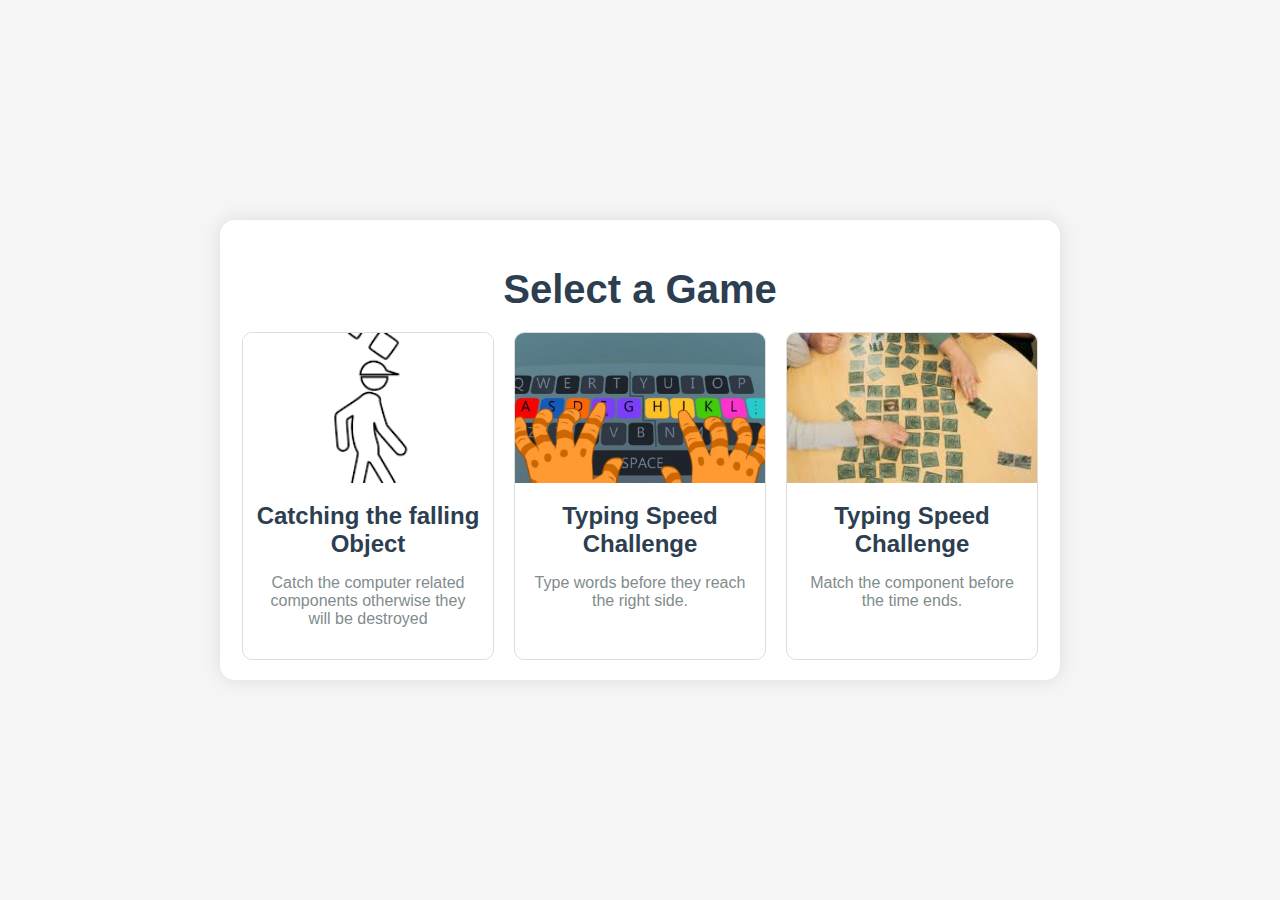
==== index.html @ 7b80ccb6 "3 games" ====
<!DOCTYPE html>
<html lang="en">
<head>
  <meta charset="UTF-8">
  <meta name="viewport" content="width=device-width, initial-scale=1.0">
  <title>Game Selection</title>
  <link rel="stylesheet" href="styles.css">
</head>
<body>
  <div id="gameSelection">
    <h1>Select a Game</h1>
    <div class="game-options">
      <!-- Memory Card Game -->
      <a href="Game One/index.html" class="game-card">
        <img src="falling.png" alt="Memory Card Game">
        <h2>Catching the falling Object</h2>
        <p>Catch the computer related components otherwise they will be destroyed</p>
      </a>

      <!-- Typing Speed Challenge -->
      <a href="Game two/index.html" class="game-card">
        <img src="keyboard.webp" alt="Typing Speed Challenge">
        <h2>Typing Speed Challenge</h2>
        <p>Type words before they reach the right side.</p>
      </a>

      <a href="Game three/index.html" class="game-card">
        <img src="matching.jpg" alt="Matching">
        <h2>Typing Speed Challenge</h2>
        <p>Match the component before the time ends.</p>
      </a>
    </div>
  </div>
</body>
</html>
---- styles.css ----
/* General Styles */
body {
    margin: 0;
    padding: 0;
    font-family: 'Arial', sans-serif;
    background: #f5f5f5;
    color: #333;
    display: flex;
    justify-content: center;
    align-items: center;
    min-height: 100vh;
  }
  
  #gameSelection {
    text-align: center;
    background: #fff;
    padding: 20px;
    border-radius: 15px;
    box-shadow: 0 0 20px rgba(0, 0, 0, 0.1);
    width: 90%;
    max-width: 800px;
  }
  
  h1 {
    font-size: 2.5rem;
    margin-bottom: 20px;
    color: #2c3e50;
  }
  
  .game-options {
    display: flex;
    flex-wrap: wrap;
    justify-content: center;
    gap: 20px;
  }
  
  .game-card {
    text-decoration: none;
    color: inherit;
    background: #fff;
    border: 1px solid #ddd;
    border-radius: 10px;
    overflow: hidden;
    width: 250px;
    transition: transform 0.3s, box-shadow 0.3s;
  }
  
  .game-card:hover {
    transform: translateY(-5px);
    box-shadow: 0 10px 20px rgba(0, 0, 0, 0.1);
  }
  
  .game-card img {
    width: 100%;
    height: 150px;
    object-fit: cover;
  }
  
  .game-card h2 {
    font-size: 1.5rem;
    margin: 15px 0 10px;
    color: #2c3e50;
  }
  
  .game-card p {
    font-size: 1rem;
    color: #7f8c8d;
    padding: 0 15px 15px;
  }
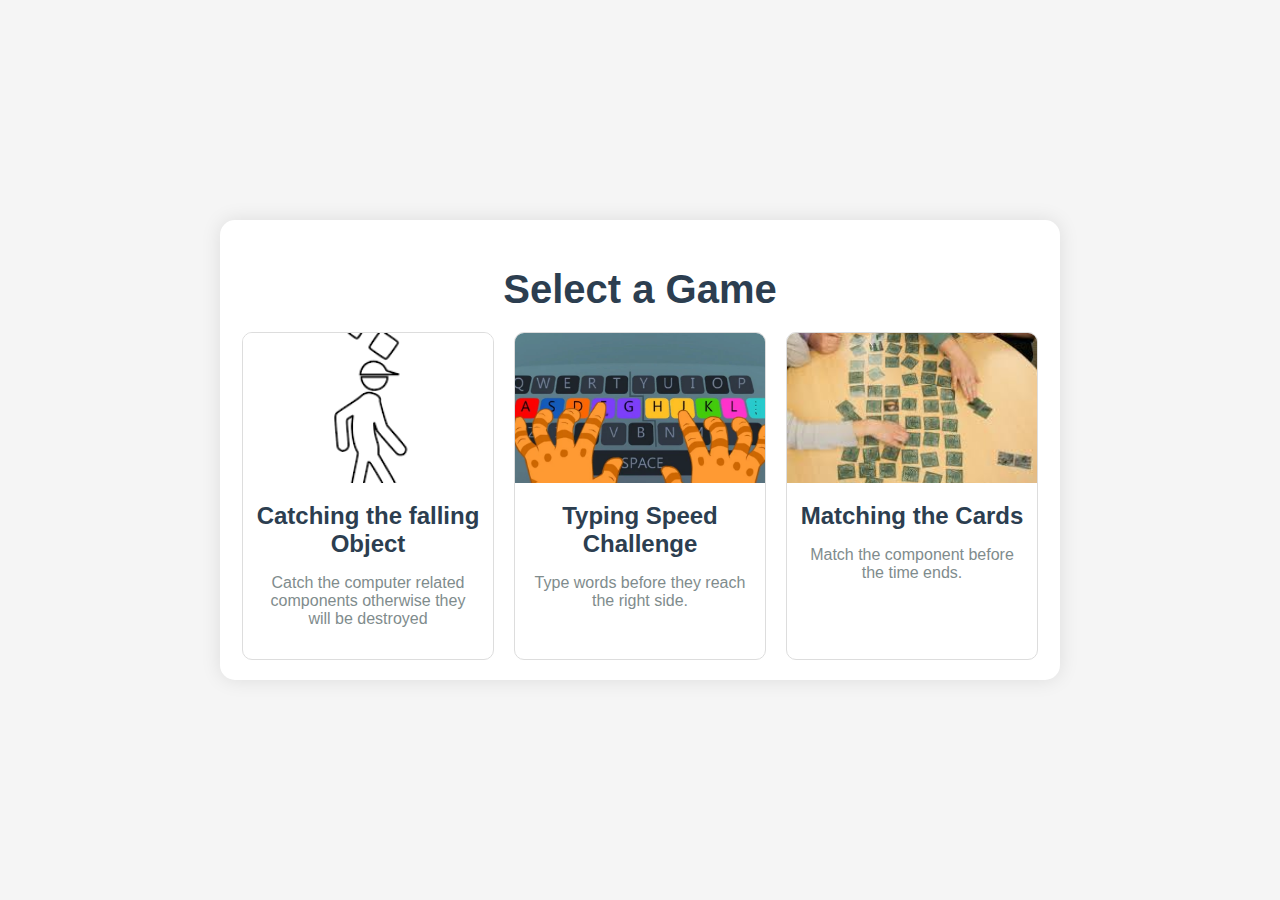
==== commit 7780214b: "name fixed" ====
--- a/index.html
+++ b/index.html
@@ -10,14 +10,12 @@
   <div id="gameSelection">
     <h1>Select a Game</h1>
     <div class="game-options">
-      <!-- Memory Card Game -->
       <a href="Game One/index.html" class="game-card">
         <img src="falling.png" alt="Memory Card Game">
         <h2>Catching the falling Object</h2>
         <p>Catch the computer related components otherwise they will be destroyed</p>
       </a>
 
-      <!-- Typing Speed Challenge -->
       <a href="Game two/index.html" class="game-card">
         <img src="keyboard.webp" alt="Typing Speed Challenge">
         <h2>Typing Speed Challenge</h2>
@@ -26,7 +24,7 @@
 
       <a href="Game three/index.html" class="game-card">
         <img src="matching.jpg" alt="Matching">
-        <h2>Typing Speed Challenge</h2>
+        <h2>Matching the Cards</h2>
         <p>Match the component before the time ends.</p>
       </a>
     </div>
